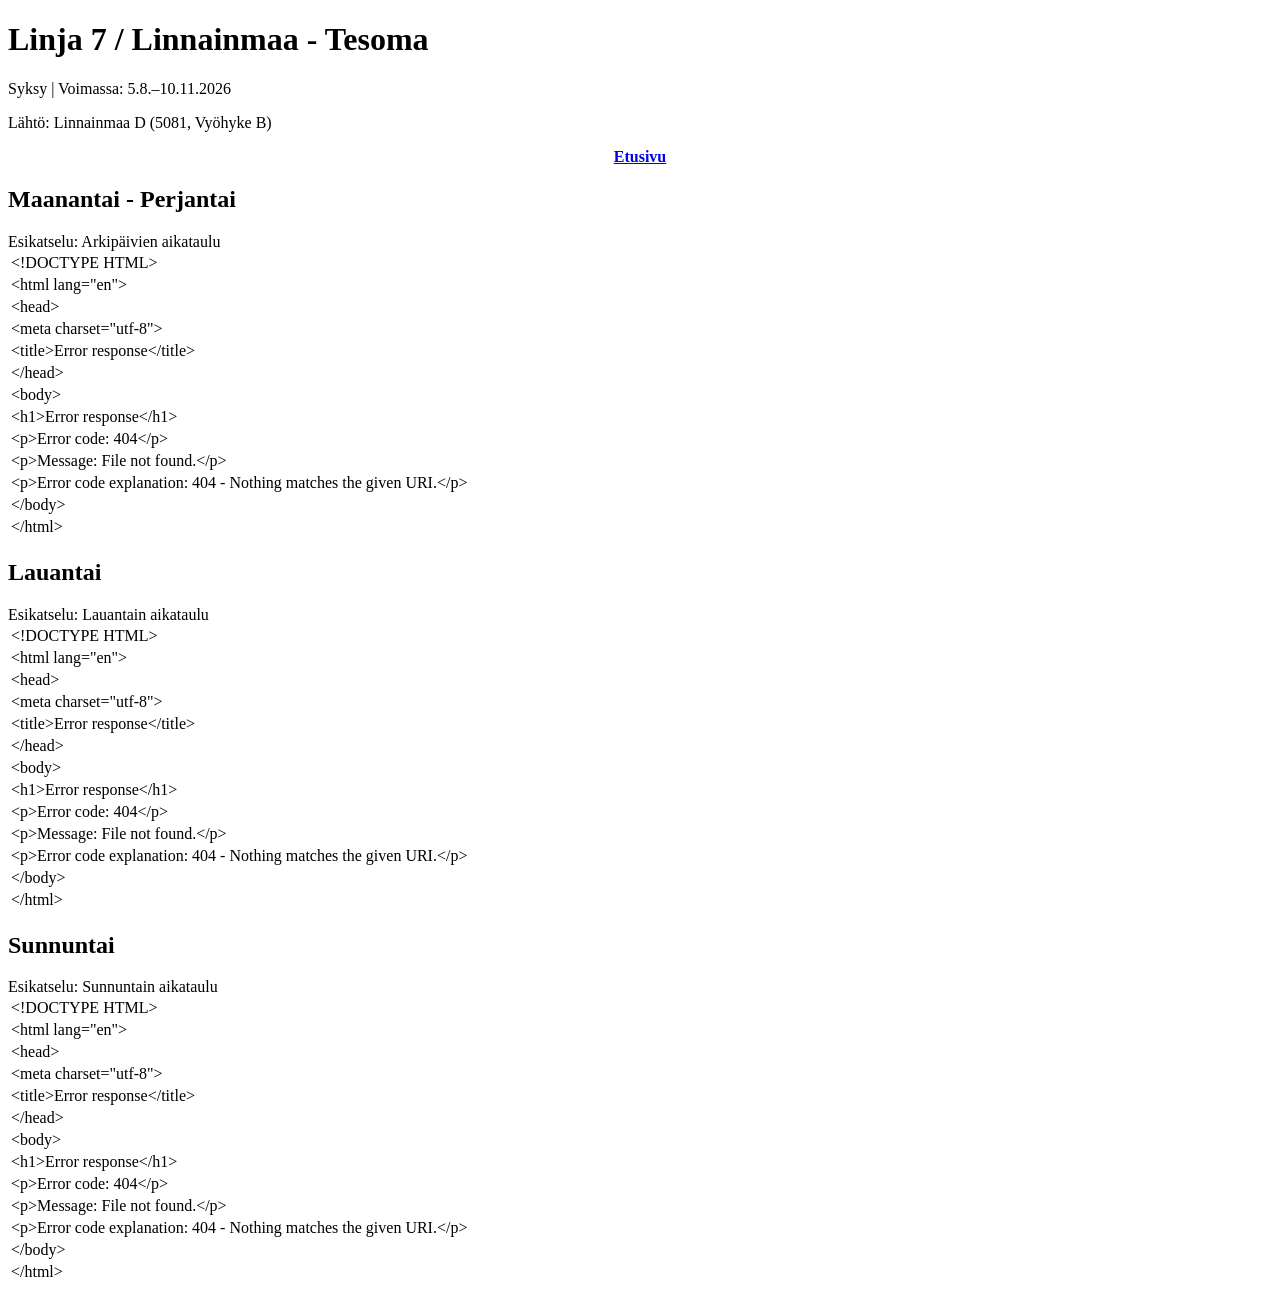
==== Linja7/index.html @ 5b282dbd "Update index.html" ====
<!DOCTYPE html>
<html lang="fi">
<head>
  <meta charset="UTF-8">
  <title>Linja 7 / Linnainmaa - Tesoma</title>
  <link rel="stylesheet" href="../styles.css">
  <script>
    function lataaAikataulu(csvTiedosto, tableId) {
      fetch(csvTiedosto)
        .then(response => response.text())
        .then(data => {
          const rows = data.trim().split("\n").map(r => r.split(","));
          const table = document.getElementById(tableId);
          table.innerHTML = "";

          rows.forEach(row => {
            const tr = document.createElement("tr");
            row.forEach(cell => {
              const td = document.createElement("td");
              td.textContent = cell;
              tr.appendChild(td);
            });
            table.appendChild(tr);
          });
        });
    }

    document.addEventListener("DOMContentLoaded", () => {
      lataaAikataulu("aikataulu_mape.csv", "arkipaivat-table");
      lataaAikataulu("aikataulu_la.csv", "lauantai-table");
      lataaAikataulu("aikataulu_su.csv", "sunnuntai-table");
    });
  </script>
</head>

<body>

<header class="linja-otsikko">
  <h1>Linja 7 / Linnainmaa - Tesoma</h1>
  <p>Syksy | Voimassa: 5.8.–10.11.2026</p>
  <p>Lähtö: Linnainmaa D (5081, Vyöhyke B)</p>
</header>

<nav style="text-align:center; margin-bottom:20px;">
  <a href="/Aikataulut/" style="font-weight:bold;">Etusivu</a>
</nav>

<main class="aikataulu-kontti">

  <section class="paiva-osio">
    <h2>Maanantai - Perjantai</h2>
    <div class="preview-box">Esikatselu: Arkipäivien aikataulu</div>
    <table id="arkipaivat-table"></table>
  </section>

  <section class="paiva-osio">
    <h2>Lauantai</h2>
    <div class="preview-box">Esikatselu: Lauantain aikataulu</div>
    <table id="lauantai-table"></table>
  </section>

  <section class="paiva-osio">
    <h2>Sunnuntai</h2>
    <div class="preview-box">Esikatselu: Sunnuntain aikataulu</div>
    <table id="sunnuntai-table"></table>
  </section>

</main>

</body>
</html>
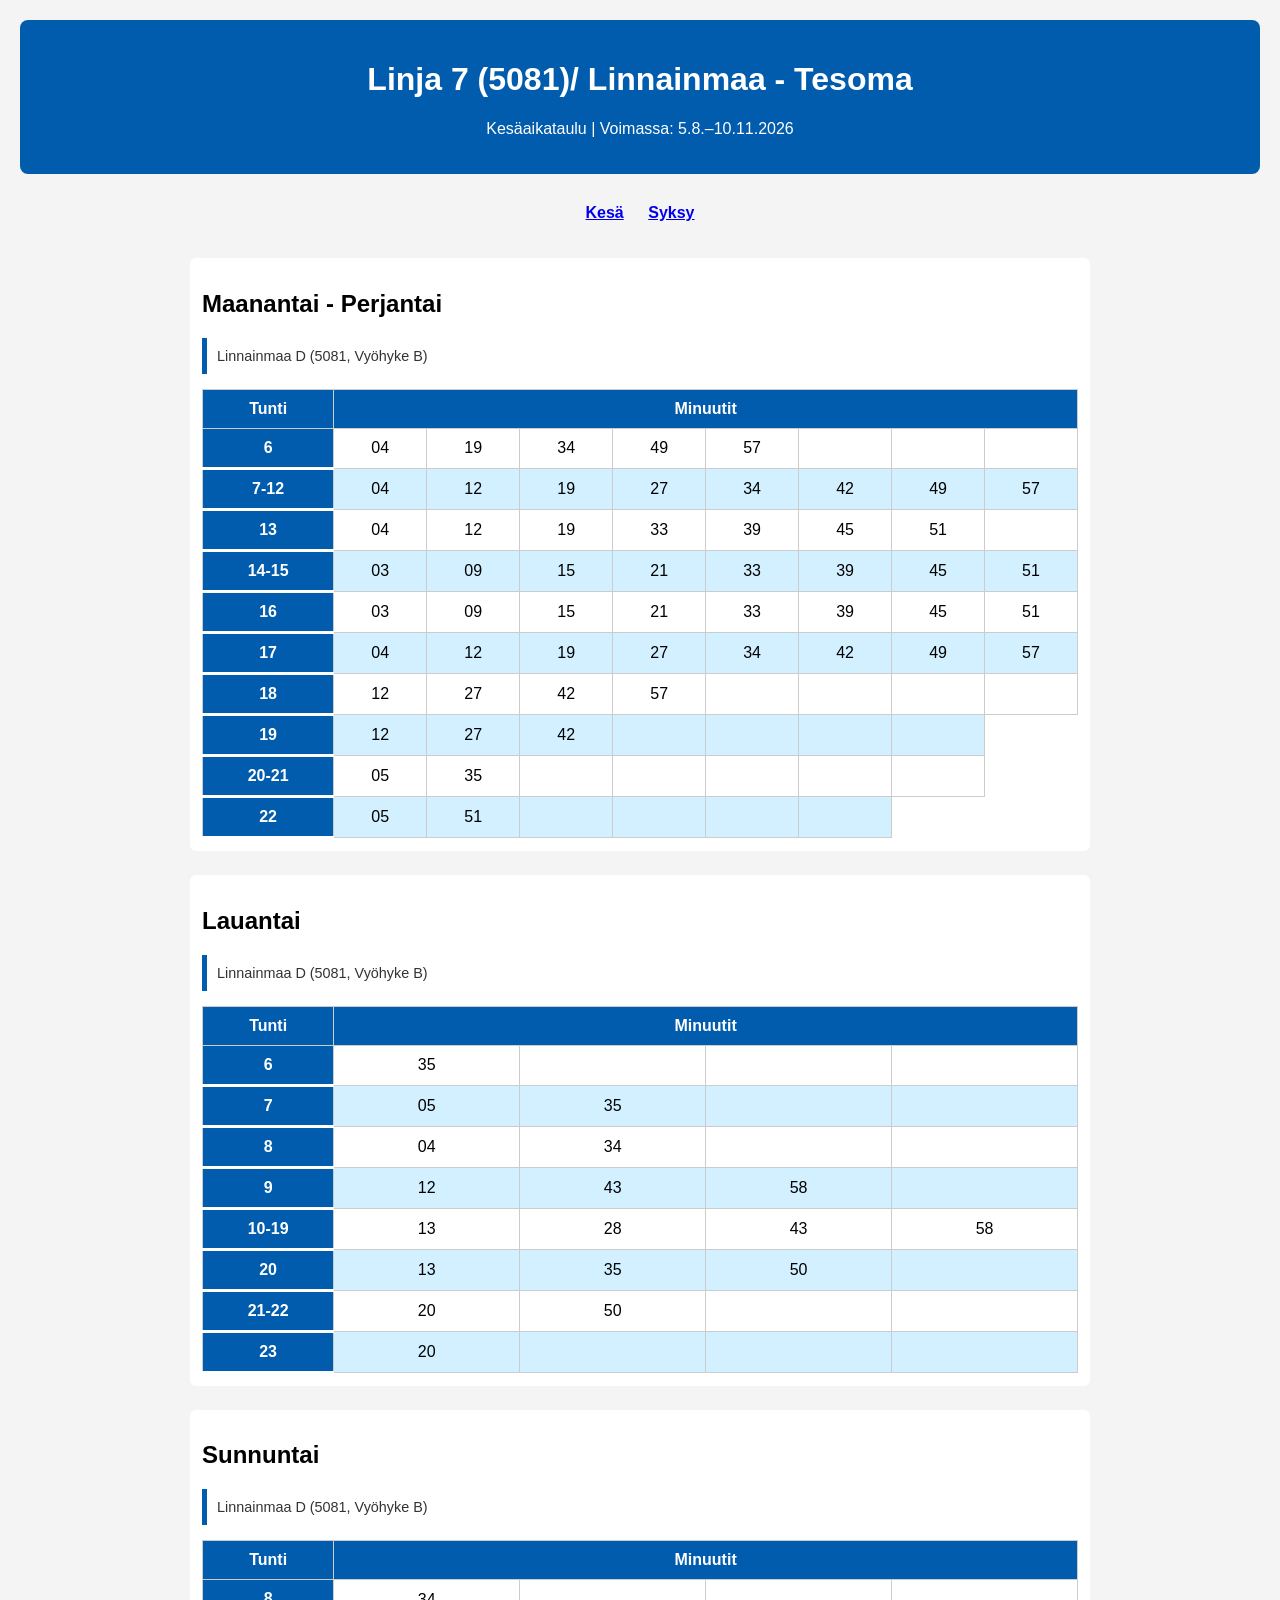
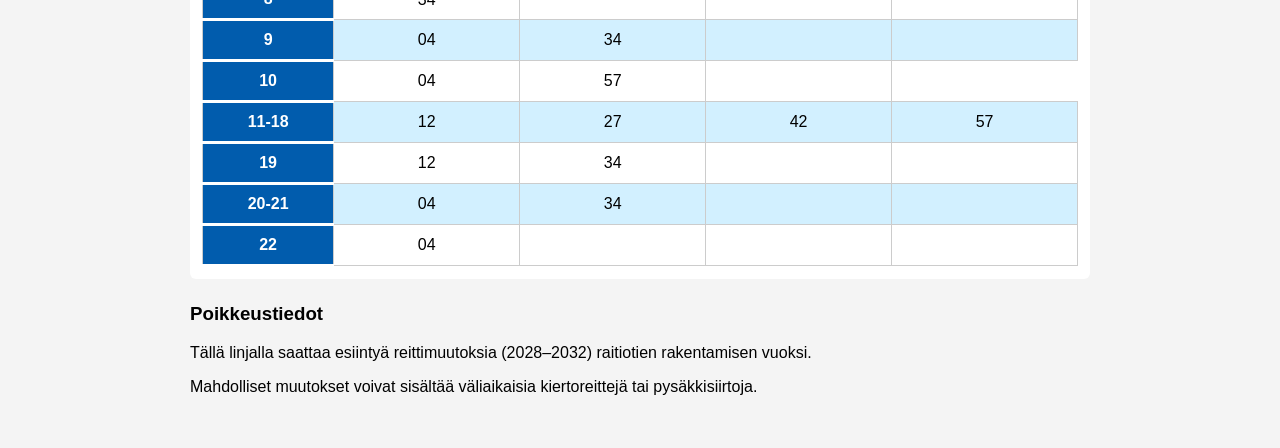
==== commit 1b9fd4a8: "Add files via upload" ====
--- a/Linja7/index.html
+++ b/Linja7/index.html
@@ -1,72 +1,114 @@
-<!DOCTYPE html>
-<html lang="fi">
-<head>
-  <meta charset="UTF-8">
-  <title>Linja 7 / Linnainmaa - Tesoma</title>
-  <link rel="stylesheet" href="../styles.css">
-  <script>
-    function lataaAikataulu(csvTiedosto, tableId) {
-      fetch(csvTiedosto)
-        .then(response => response.text())
-        .then(data => {
-          const rows = data.trim().split("\n").map(r => r.split(","));
-          const table = document.getElementById(tableId);
-          table.innerHTML = "";
-
-          rows.forEach(row => {
-            const tr = document.createElement("tr");
-            row.forEach(cell => {
-              const td = document.createElement("td");
-              td.textContent = cell;
-              tr.appendChild(td);
-            });
-            table.appendChild(tr);
-          });
-        });
-    }
-
-    document.addEventListener("DOMContentLoaded", () => {
-      lataaAikataulu("aikataulu_mape.csv", "arkipaivat-table");
-      lataaAikataulu("aikataulu_la.csv", "lauantai-table");
-      lataaAikataulu("aikataulu_su.csv", "sunnuntai-table");
-    });
-  </script>
-</head>
-
-<body>
-
-<header class="linja-otsikko">
-  <h1>Linja 7 / Linnainmaa - Tesoma</h1>
-  <p>Syksy | Voimassa: 5.8.–10.11.2026</p>
-  <p>Lähtö: Linnainmaa D (5081, Vyöhyke B)</p>
-</header>
-
-<nav style="text-align:center; margin-bottom:20px;">
-  <a href="/Aikataulut/" style="font-weight:bold;">Etusivu</a>
-</nav>
-
-<main class="aikataulu-kontti">
-
-  <section class="paiva-osio">
-    <h2>Maanantai - Perjantai</h2>
-    <div class="preview-box">Esikatselu: Arkipäivien aikataulu</div>
-    <table id="arkipaivat-table"></table>
-  </section>
-
-  <section class="paiva-osio">
-    <h2>Lauantai</h2>
-    <div class="preview-box">Esikatselu: Lauantain aikataulu</div>
-    <table id="lauantai-table"></table>
-  </section>
-
-  <section class="paiva-osio">
-    <h2>Sunnuntai</h2>
-    <div class="preview-box">Esikatselu: Sunnuntain aikataulu</div>
-    <table id="sunnuntai-table"></table>
-  </section>
-
-</main>
-
-</body>
-</html>
-
+<html lang="fi">
+<head>
+<meta charset="UTF-8">
+<meta name="viewport" content="width=device-width, initial-scale=1.0">
+<title>Linja-aikataulu</title>
+
+<link rel="stylesheet" href="styles.css">
+<link rel="stylesheet" href="print.css" media="print">
+
+</head>
+
+<body>
+
+<header class="linja-otsikko">
+  <h1>Linja 7 (5081)/ Linnainmaa - Tesoma</h1>
+  <p>Kesäaikataulu | Voimassa: 5.8.–10.11.2026</p>
+</header>
+<nav style="text-align:center; margin-bottom:20px;">
+  <a href="/Aikataulut/" style="margin-right:20px; font-weight:bold;">Kesä</a>
+  <a href="/Aikataulut/Syksy/" style="font-weight:bold;">Syksy</a>
+</nav>
+
+<main class="aikataulu-kontti">
+
+ <section class="paiva-osio">
+  <h2>Maanantai - Perjantai</h2>
+  <div class="preview-box">Linnainmaa D (5081, Vyöhyke B)</div>
+  <table id="arkipaivat-table"></table>
+
+  
+  
+</section>
+
+<section class="paiva-osio">
+  <h2>Lauantai</h2>
+  <div class="preview-box">Linnainmaa D (5081, Vyöhyke B)</div>
+  <table id="lauantai-table"></table>
+</section>
+
+<section class="paiva-osio">
+  <h2>Sunnuntai</h2>
+  <div class="preview-box">Linnainmaa D (5081, Vyöhyke B)</div>
+  <table id="sunnuntai-table"></table>
+</section>
+
+<section class="poikkeustiedot">
+  <h3>Poikkeustiedot</h3>
+  <p>Tällä linjalla saattaa esiintyä reittimuutoksia (2028–2032) raitiotien rakentamisen vuoksi.</p>
+  <p>Mahdolliset muutokset voivat sisältää väliaikaisia kiertoreittejä tai pysäkkisiirtoja.</p>
+</section>
+
+
+</main>
+
+<script>
+async function lataaAikataulu(tiedosto, taulukkoId) {
+  const response = await fetch(tiedosto);
+  const data = await response.text();
+  const rivit = data.trim().split('\n');
+
+  const taulukko = document.getElementById(taulukkoId);
+  taulukko.innerHTML = '';
+
+  const maxCols = Math.max(...rivit.map(r => r.split(',').length));
+  const otsikot = rivit[0].split(',');
+
+  const thead = document.createElement('thead');
+  const otsikkoRivi = document.createElement('tr');
+
+  const tuntiTh = document.createElement('th');
+  tuntiTh.textContent = 'Tunti';
+  otsikkoRivi.appendChild(tuntiTh);
+
+  const minuuttiTh = document.createElement('th');
+  minuuttiTh.textContent = 'Minuutit';
+  minuuttiTh.colSpan = maxCols - 1;
+  otsikkoRivi.appendChild(minuuttiTh);
+
+  thead.appendChild(otsikkoRivi);
+  taulukko.appendChild(thead);
+
+  const tbody = document.createElement('tbody');
+
+  for (let i = 1; i < rivit.length; i++) {
+    const sarakkeet = rivit[i].split(',');
+    const tr = document.createElement('tr');
+
+    const tuntiTd = document.createElement('td');
+    tuntiTd.textContent = sarakkeet[0];
+    tuntiTd.className = 'tunti-solu';
+    tr.appendChild(tuntiTd);
+
+    for (let j = 1; j < sarakkeet.length; j++) {
+      const td = document.createElement('td');
+      td.className = 'minuutti-solu';
+      td.textContent = sarakkeet[j];
+      tr.appendChild(td);
+    }
+
+    tbody.appendChild(tr);
+  }
+
+  taulukko.appendChild(tbody);
+}
+
+window.addEventListener('DOMContentLoaded', () => {
+  lataaAikataulu('aikataulu_mape.csv', 'arkipaivat-table');
+  lataaAikataulu('aikataulu_la.csv', 'lauantai-table');
+  lataaAikataulu('aikataulu_su.csv', 'sunnuntai-table');
+});
+</script>
+
+</body>
+</html>
--- a/Linja7/styles.css
+++ b/Linja7/styles.css
@@ -0,0 +1,129 @@
+
+/* ------------------------------
+   Värit ja perusasetukset
+--------------------------------*/
+:root {
+  --dark-blue: #015CAD;
+  --white: #ffffff;
+  --black: #000000;
+  --gray-bg: #f4f4f4;
+}
+
+body {
+  font-family: Arial, sans-serif;
+  margin: 0;
+  padding: 20px;
+  background-color: var(--gray-bg);
+}
+
+/* ------------------------------
+   Otsikkopalkki
+--------------------------------*/
+.linja-otsikko {
+  background-color: var(--dark-blue);
+  color: var(--white);
+  padding: 20px;
+  text-align: center;
+  border-radius: 8px;
+  margin-bottom: 30px;
+}
+
+/* ------------------------------
+   Taulukon solut
+--------------------------------*/
+td.tunti-solu {
+  background-color: var(--dark-blue);
+  color: var(--white);
+  font-weight: bold;
+  width: 15%;
+  border-bottom: 3px solid var(--white);
+}
+
+td.minuutti-solu {
+  background-color: var(--white);
+  color: var(--black);
+}
+
+/* ------------------------------
+   Esikatselulaatikko
+--------------------------------*/
+.preview-box {
+  background: #fff;
+  padding: 10px;
+  border-left: 5px solid var(--dark-blue);
+  margin-bottom: 15px;
+  font-size: 0.9rem;
+  color: #333;
+}
+
+/* ------------------------------
+   Taulukon yleiset tyylit
+--------------------------------*/
+table {
+  width: 100%;
+  border-collapse: collapse;
+  margin-top: 10px;
+}
+
+th, td {
+  padding: 10px;
+  text-align: center;
+  border: 1px solid #ccc;
+}
+
+th {
+  background-color: var(--dark-blue);
+  color: var(--white);
+  font-weight: bold;
+}
+
+/* Vuorotellen valkoinen ja Very Light Green Blue */
+tbody tr:nth-child(odd) td.minuutti-solu {
+  background-color: #FFFFFF;
+}
+
+tbody tr:nth-child(even) td.minuutti-solu {
+  background-color: #D2F0FF;
+}
+
+/* ------------------------------
+   P-laatikko
+--------------------------------*/
+.p-laatikko {
+  display: inline-block;
+  background-color: #ffffff;
+  color: #000000;
+  border: 2px solid #ffffff;
+  padding: 2px 6px;
+  font-weight: bold;
+  border-radius: 4px;
+  margin-right: 8px;
+}
+
+/* ------------------------------
+   Seliteteksti
+--------------------------------*/
+.seliteteksti {
+  margin-top: 10px;
+  font-size: 0.9rem;
+  color: #000000;
+  background-color: #ffffff;
+  padding: 5px 0;
+  text-align: left;
+}
+
+/* ------------------------------
+   Layout-kontit
+--------------------------------*/
+.aikataulu-kontti {
+  max-width: 900px;
+  margin: 0 auto;
+  padding: 16px;
+}
+
+.paiva-osio {
+  margin-bottom: 24px;
+  background: #ffffff;
+  border-radius: 6px;
+  padding: 12px;
+}
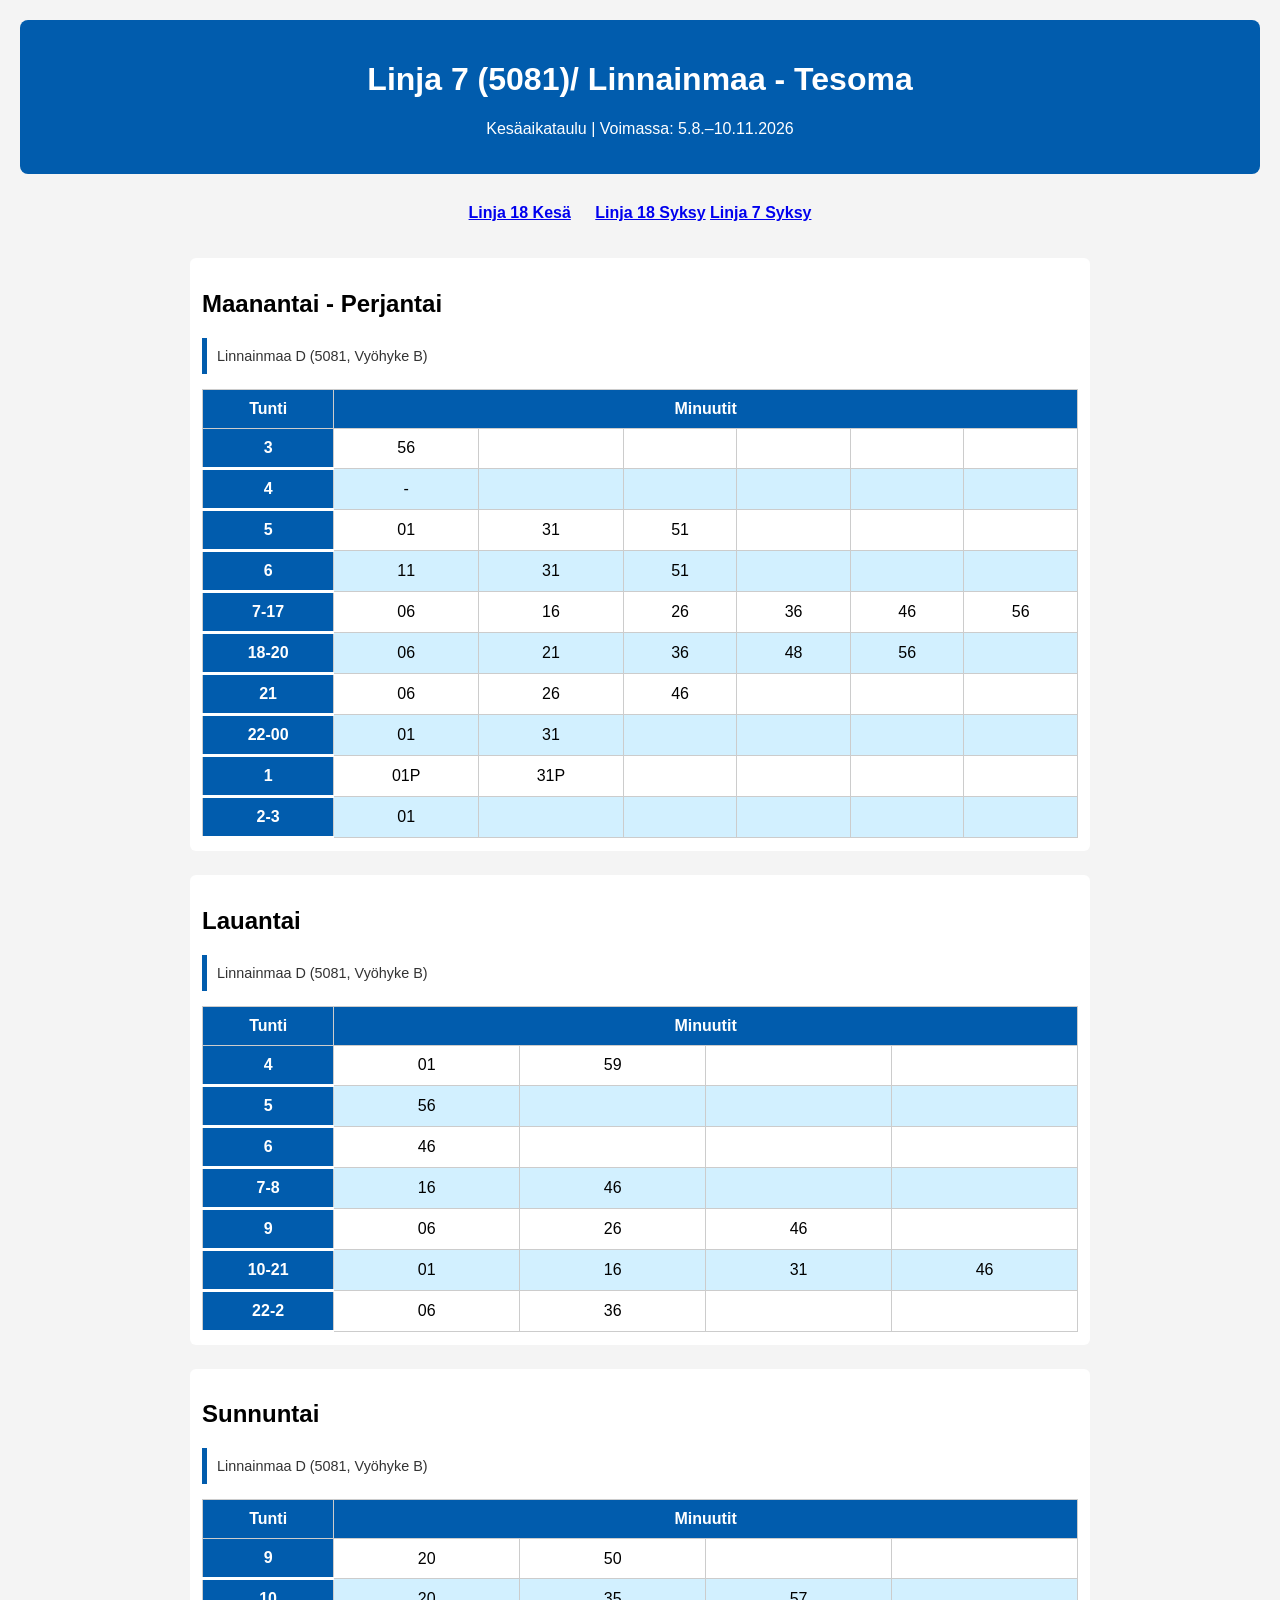
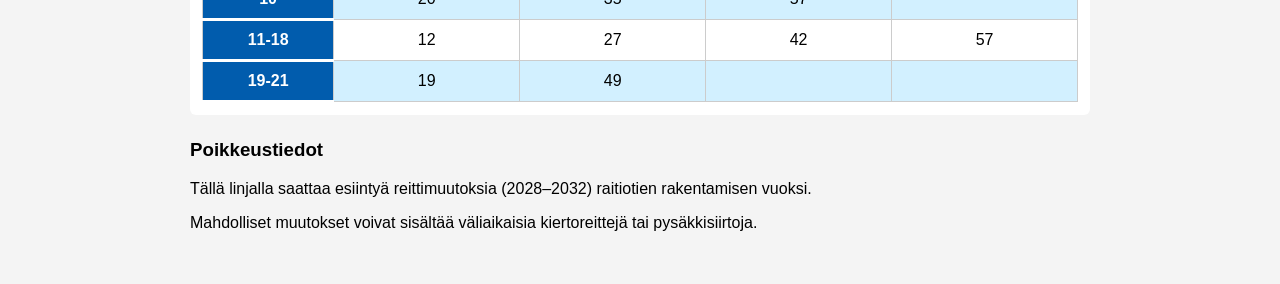
==== commit af51897d: "Update index.html" ====
--- a/Linja7/index.html
+++ b/Linja7/index.html
@@ -16,8 +16,9 @@
   <p>Kesäaikataulu | Voimassa: 5.8.–10.11.2026</p>
 </header>
 <nav style="text-align:center; margin-bottom:20px;">
-  <a href="/Aikataulut/" style="margin-right:20px; font-weight:bold;">Kesä</a>
-  <a href="/Aikataulut/Syksy/" style="font-weight:bold;">Syksy</a>
+  <a href="/Aikataulut/" style="margin-right:20px; font-weight:bold;">Linja 18 Kesä</a>
+  <a href="/Aikataulut/Syksy/" style="font-weight:bold;">Linja 18 Syksy</a>
+  <a href="/Aikataulut/Syksy/" style="font-weight:bold;">Linja 7 Syksy</a>
 </nav>
 
 <main class="aikataulu-kontti">
--- a/Linja7/styles.css
+++ b/Linja7/styles.css
@@ -1,129 +1,129 @@
-
-/* ------------------------------
-   Värit ja perusasetukset
---------------------------------*/
-:root {
-  --dark-blue: #015CAD;
-  --white: #ffffff;
-  --black: #000000;
-  --gray-bg: #f4f4f4;
-}
-
-body {
-  font-family: Arial, sans-serif;
-  margin: 0;
-  padding: 20px;
-  background-color: var(--gray-bg);
-}
-
-/* ------------------------------
-   Otsikkopalkki
---------------------------------*/
-.linja-otsikko {
-  background-color: var(--dark-blue);
-  color: var(--white);
-  padding: 20px;
-  text-align: center;
-  border-radius: 8px;
-  margin-bottom: 30px;
-}
-
-/* ------------------------------
-   Taulukon solut
---------------------------------*/
-td.tunti-solu {
-  background-color: var(--dark-blue);
-  color: var(--white);
-  font-weight: bold;
-  width: 15%;
-  border-bottom: 3px solid var(--white);
-}
-
-td.minuutti-solu {
-  background-color: var(--white);
-  color: var(--black);
-}
-
-/* ------------------------------
-   Esikatselulaatikko
---------------------------------*/
-.preview-box {
-  background: #fff;
-  padding: 10px;
-  border-left: 5px solid var(--dark-blue);
-  margin-bottom: 15px;
-  font-size: 0.9rem;
-  color: #333;
-}
-
-/* ------------------------------
-   Taulukon yleiset tyylit
---------------------------------*/
-table {
-  width: 100%;
-  border-collapse: collapse;
-  margin-top: 10px;
-}
-
-th, td {
-  padding: 10px;
-  text-align: center;
-  border: 1px solid #ccc;
-}
-
-th {
-  background-color: var(--dark-blue);
-  color: var(--white);
-  font-weight: bold;
-}
-
-/* Vuorotellen valkoinen ja Very Light Green Blue */
-tbody tr:nth-child(odd) td.minuutti-solu {
-  background-color: #FFFFFF;
-}
-
-tbody tr:nth-child(even) td.minuutti-solu {
-  background-color: #D2F0FF;
-}
-
-/* ------------------------------
-   P-laatikko
---------------------------------*/
-.p-laatikko {
-  display: inline-block;
-  background-color: #ffffff;
-  color: #000000;
-  border: 2px solid #ffffff;
-  padding: 2px 6px;
-  font-weight: bold;
-  border-radius: 4px;
-  margin-right: 8px;
-}
-
-/* ------------------------------
-   Seliteteksti
---------------------------------*/
-.seliteteksti {
-  margin-top: 10px;
-  font-size: 0.9rem;
-  color: #000000;
-  background-color: #ffffff;
-  padding: 5px 0;
-  text-align: left;
-}
-
-/* ------------------------------
-   Layout-kontit
---------------------------------*/
-.aikataulu-kontti {
-  max-width: 900px;
-  margin: 0 auto;
-  padding: 16px;
-}
-
-.paiva-osio {
-  margin-bottom: 24px;
-  background: #ffffff;
-  border-radius: 6px;
-  padding: 12px;
-}
+
+/* ------------------------------
+   Värit ja perusasetukset
+--------------------------------*/
+:root {
+  --dark-blue: #015CAD;
+  --white: #ffffff;
+  --black: #000000;
+  --gray-bg: #f4f4f4;
+}
+
+body {
+  font-family: Arial, sans-serif;
+  margin: 0;
+  padding: 20px;
+  background-color: var(--gray-bg);
+}
+
+/* ------------------------------
+   Otsikkopalkki
+--------------------------------*/
+.linja-otsikko {
+  background-color: var(--dark-blue);
+  color: var(--white);
+  padding: 20px;
+  text-align: center;
+  border-radius: 8px;
+  margin-bottom: 30px;
+}
+
+/* ------------------------------
+   Taulukon solut
+--------------------------------*/
+td.tunti-solu {
+  background-color: var(--dark-blue);
+  color: var(--white);
+  font-weight: bold;
+  width: 15%;
+  border-bottom: 3px solid var(--white);
+}
+
+td.minuutti-solu {
+  background-color: var(--white);
+  color: var(--black);
+}
+
+/* ------------------------------
+   Esikatselulaatikko
+--------------------------------*/
+.preview-box {
+  background: #fff;
+  padding: 10px;
+  border-left: 5px solid var(--dark-blue);
+  margin-bottom: 15px;
+  font-size: 0.9rem;
+  color: #333;
+}
+
+/* ------------------------------
+   Taulukon yleiset tyylit
+--------------------------------*/
+table {
+  width: 100%;
+  border-collapse: collapse;
+  margin-top: 10px;
+}
+
+th, td {
+  padding: 10px;
+  text-align: center;
+  border: 1px solid #ccc;
+}
+
+th {
+  background-color: var(--dark-blue);
+  color: var(--white);
+  font-weight: bold;
+}
+
+/* Vuorotellen valkoinen ja Very Light Green Blue */
+tbody tr:nth-child(odd) td.minuutti-solu {
+  background-color: #FFFFFF;
+}
+
+tbody tr:nth-child(even) td.minuutti-solu {
+  background-color: #D2F0FF;
+}
+
+/* ------------------------------
+   P-laatikko
+--------------------------------*/
+.p-laatikko {
+  display: inline-block;
+  background-color: #ffffff;
+  color: #000000;
+  border: 2px solid #ffffff;
+  padding: 2px 6px;
+  font-weight: bold;
+  border-radius: 4px;
+  margin-right: 8px;
+}
+
+/* ------------------------------
+   Seliteteksti
+--------------------------------*/
+.seliteteksti {
+  margin-top: 10px;
+  font-size: 0.9rem;
+  color: #000000;
+  background-color: #ffffff;
+  padding: 5px 0;
+  text-align: left;
+}
+
+/* ------------------------------
+   Layout-kontit
+--------------------------------*/
+.aikataulu-kontti {
+  max-width: 900px;
+  margin: 0 auto;
+  padding: 16px;
+}
+
+.paiva-osio {
+  margin-bottom: 24px;
+  background: #ffffff;
+  border-radius: 6px;
+  padding: 12px;
+}
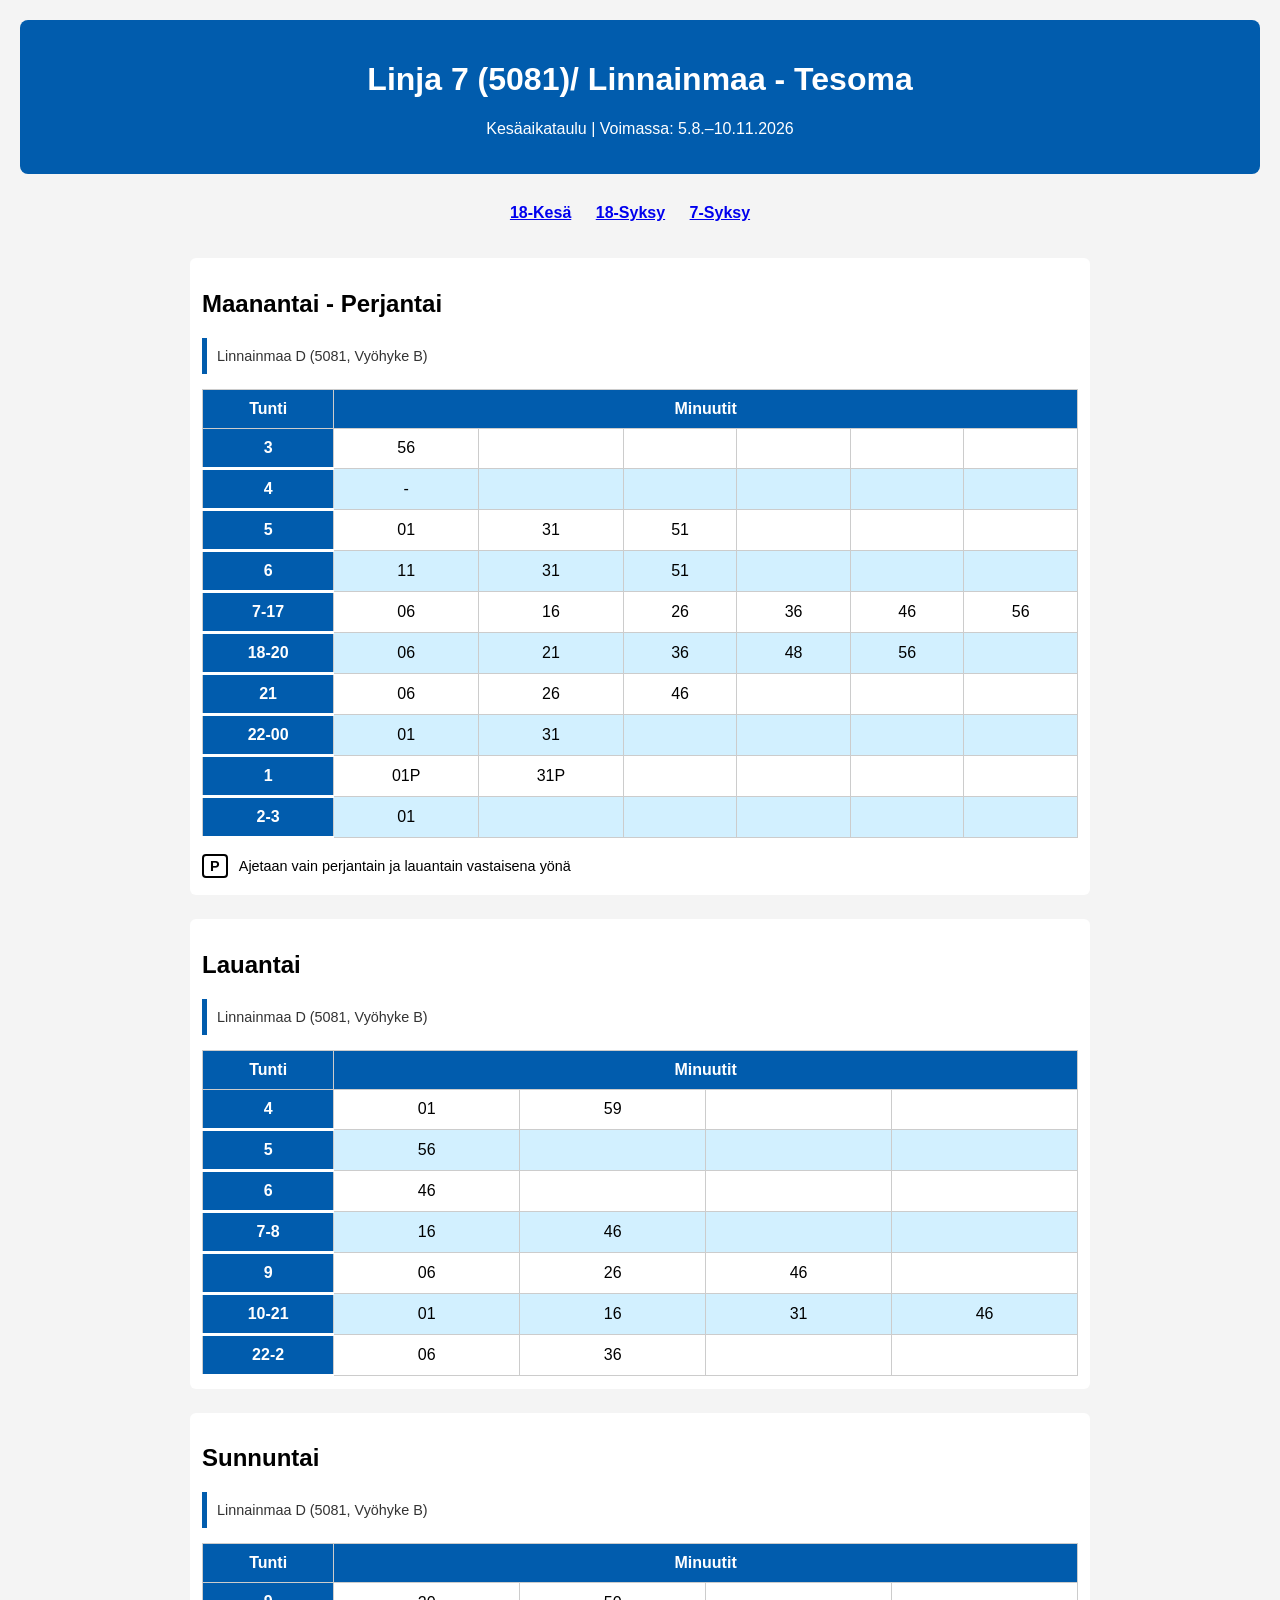
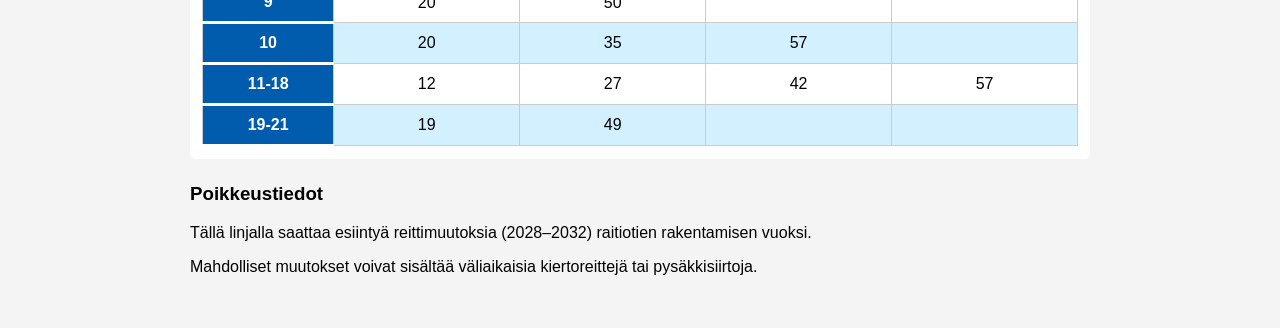
==== commit be5e1d96: "Add files via upload" ====
--- a/Linja7/index.html
+++ b/Linja7/index.html
@@ -16,9 +16,9 @@
   <p>Kesäaikataulu | Voimassa: 5.8.–10.11.2026</p>
 </header>
 <nav style="text-align:center; margin-bottom:20px;">
-  <a href="/Aikataulut/" style="margin-right:20px; font-weight:bold;">Linja 18 Kesä</a>
-  <a href="/Aikataulut/Syksy/" style="font-weight:bold;">Linja 18 Syksy</a>
-  <a href="/Aikataulut/Syksy/" style="font-weight:bold;">Linja 7 Syksy</a>
+  <a href="/Aikataulut/" style="margin-right:20px; font-weight:bold;">18-Kesä</a>
+  <a href="/Aikataulut/Syksy/" style="margin-right:20px; font-weight:bold;">18-Syksy</a>
+  <a href="/Aikataulut/Linja7/" style="margin-right:20px; font-weight:bold;">7-Syksy</a>
 </nav>
 
 <main class="aikataulu-kontti">
@@ -28,7 +28,11 @@
   <div class="preview-box">Linnainmaa D (5081, Vyöhyke B)</div>
   <table id="arkipaivat-table"></table>
 
-  
+  <div class="seliteteksti">
+    <span class="p-laatikko">P</span>
+    Ajetaan vain perjantain ja lauantain vastaisena yönä
+</div>
+
   
 </section>
 
--- a/Linja7/styles.css
+++ b/Linja7/styles.css
@@ -93,7 +93,7 @@
   display: inline-block;
   background-color: #ffffff;
   color: #000000;
-  border: 2px solid #ffffff;
+  border: 2px solid #000000;
   padding: 2px 6px;
   font-weight: bold;
   border-radius: 4px;
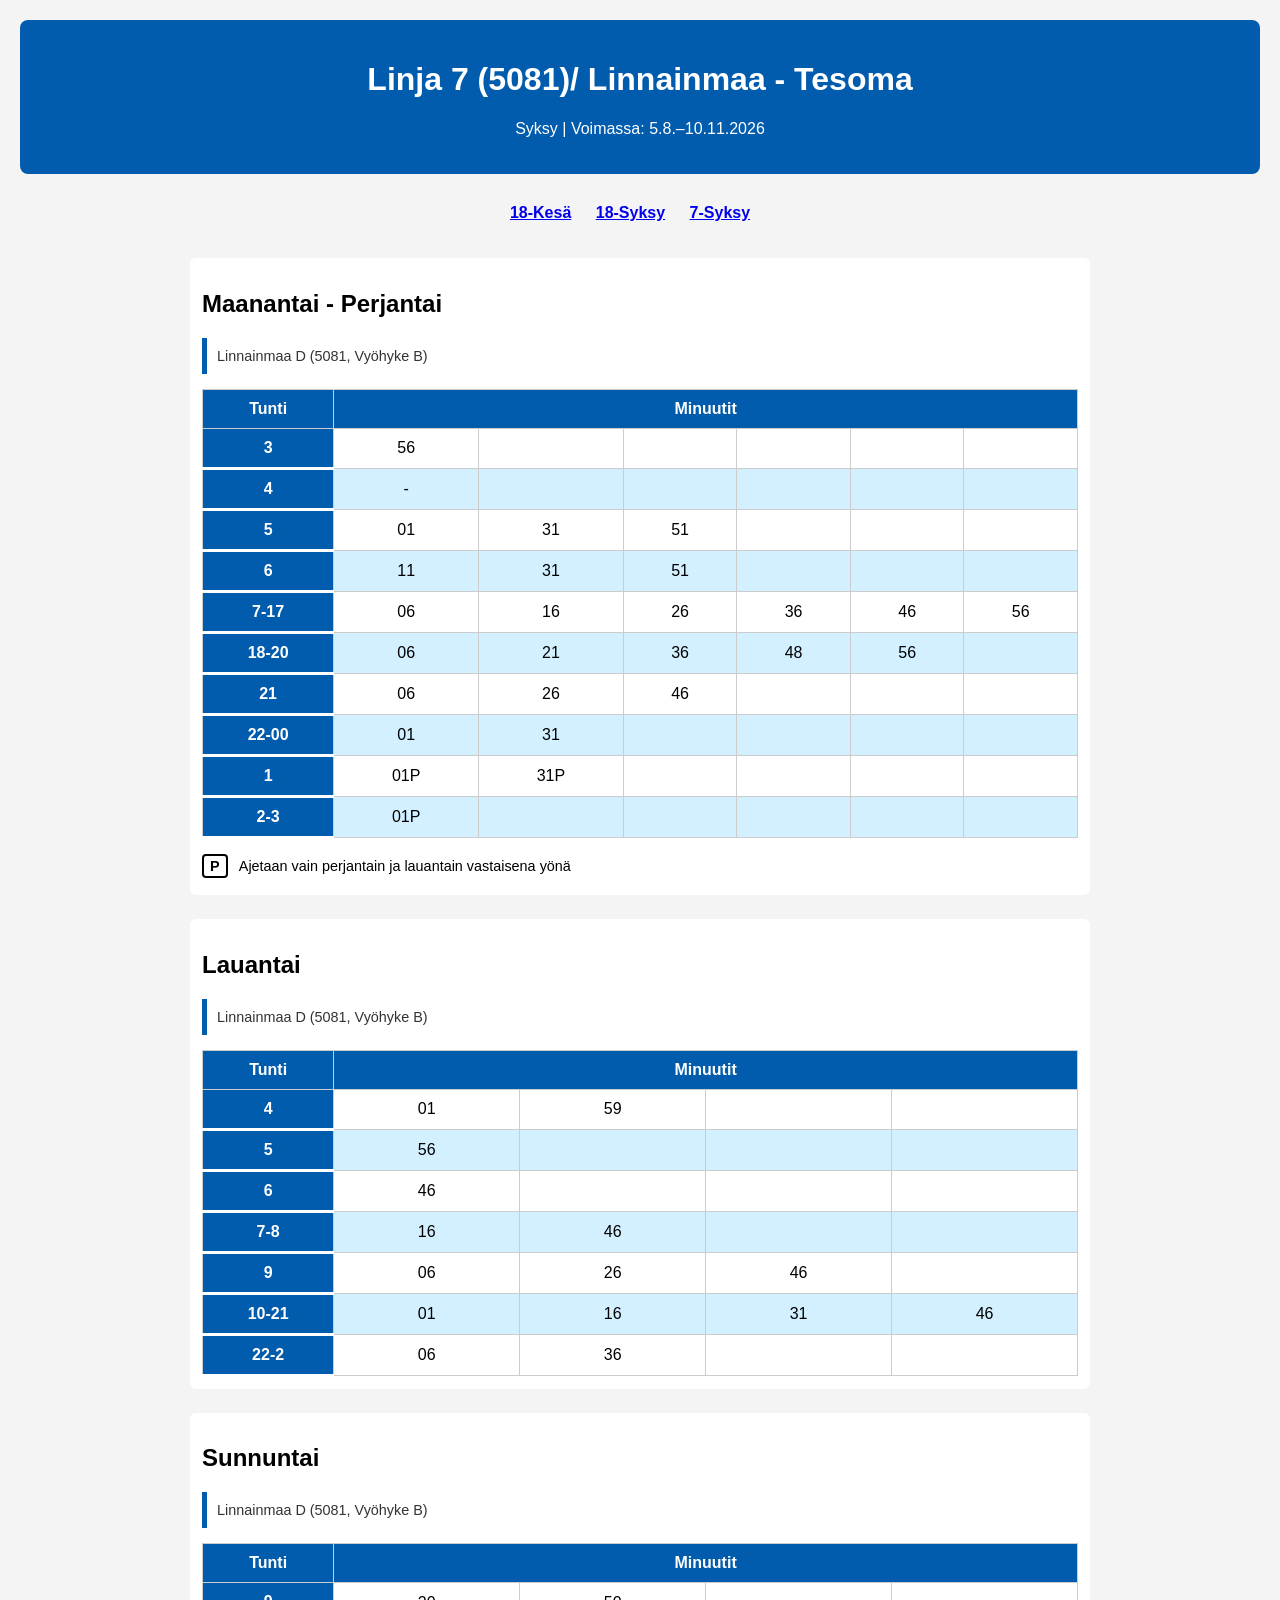
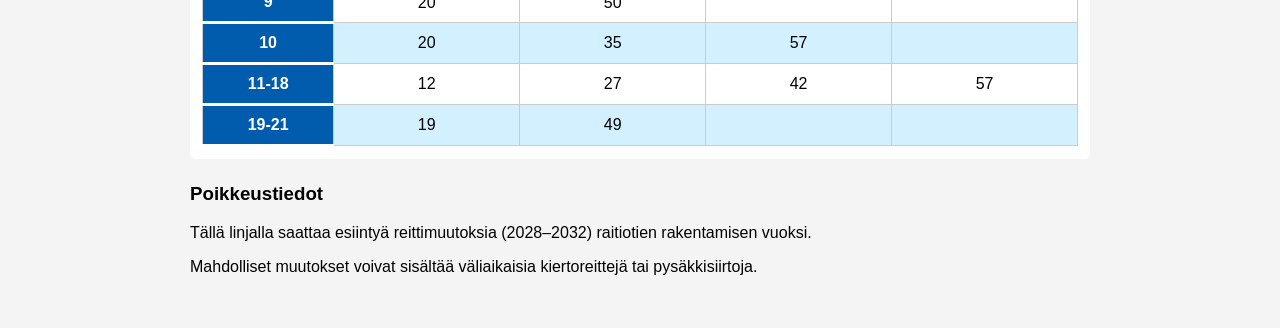
==== commit 9f0fa8c5: "Update index.html" ====
--- a/Linja7/index.html
+++ b/Linja7/index.html
@@ -13,7 +13,7 @@
 
 <header class="linja-otsikko">
   <h1>Linja 7 (5081)/ Linnainmaa - Tesoma</h1>
-  <p>Kesäaikataulu | Voimassa: 5.8.–10.11.2026</p>
+  <p>Syksy | Voimassa: 5.8.–10.11.2026</p>
 </header>
 <nav style="text-align:center; margin-bottom:20px;">
   <a href="/Aikataulut/" style="margin-right:20px; font-weight:bold;">18-Kesä</a>
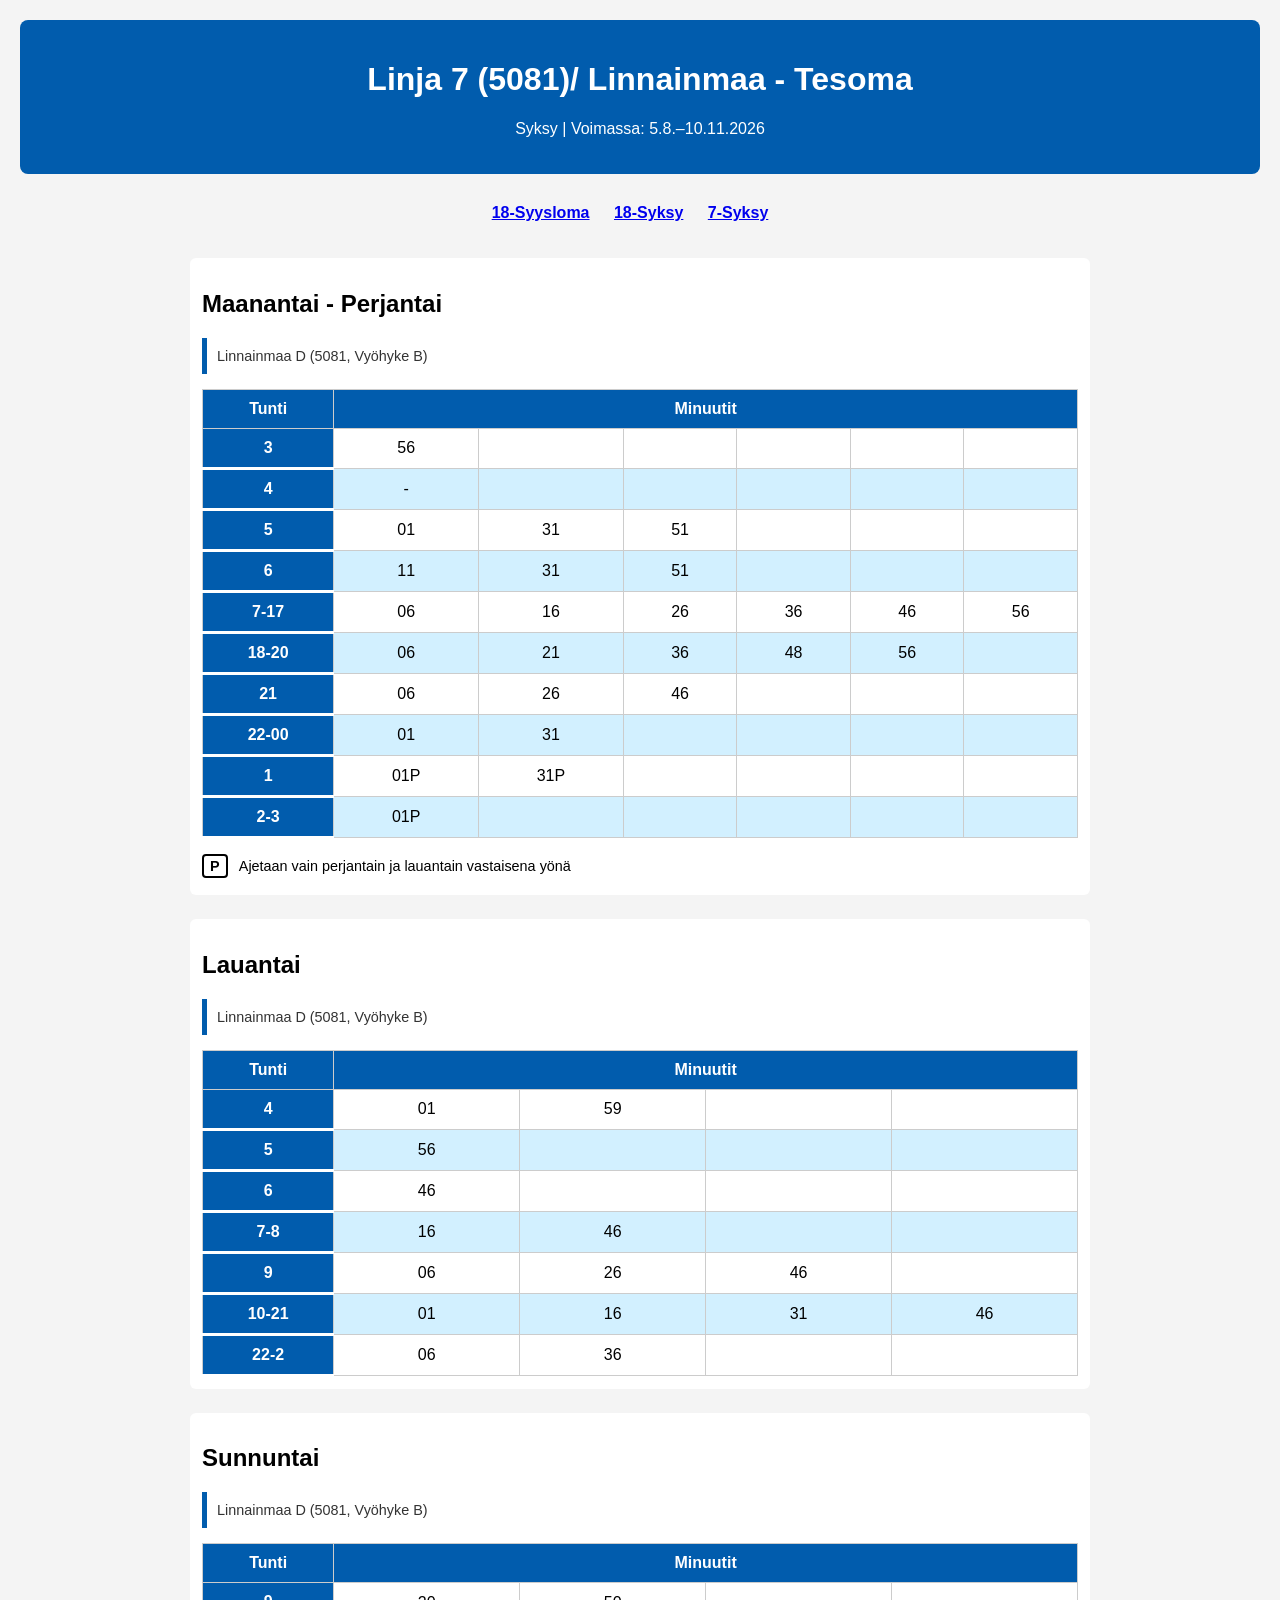
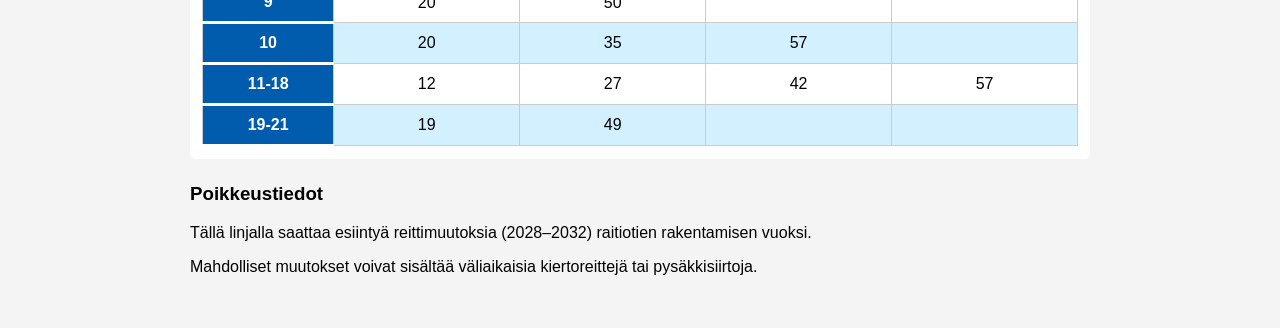
==== commit b28ad0b7: "Update navigation links in index.html" ====
--- a/Linja7/index.html
+++ b/Linja7/index.html
@@ -16,7 +16,7 @@
   <p>Syksy | Voimassa: 5.8.–10.11.2026</p>
 </header>
 <nav style="text-align:center; margin-bottom:20px;">
-  <a href="/Aikataulut/" style="margin-right:20px; font-weight:bold;">18-Kesä</a>
+  <a href="/Aikataulut/" style="margin-right:20px; font-weight:bold;">18-Syysloma</a>
   <a href="/Aikataulut/Syksy/" style="margin-right:20px; font-weight:bold;">18-Syksy</a>
   <a href="/Aikataulut/Linja7/" style="margin-right:20px; font-weight:bold;">7-Syksy</a>
 </nav>
@@ -57,63 +57,7 @@
 
 </main>
 
-<script>
-async function lataaAikataulu(tiedosto, taulukkoId) {
-  const response = await fetch(tiedosto);
-  const data = await response.text();
-  const rivit = data.trim().split('\n');
 
-  const taulukko = document.getElementById(taulukkoId);
-  taulukko.innerHTML = '';
-
-  const maxCols = Math.max(...rivit.map(r => r.split(',').length));
-  const otsikot = rivit[0].split(',');
-
-  const thead = document.createElement('thead');
-  const otsikkoRivi = document.createElement('tr');
-
-  const tuntiTh = document.createElement('th');
-  tuntiTh.textContent = 'Tunti';
-  otsikkoRivi.appendChild(tuntiTh);
-
-  const minuuttiTh = document.createElement('th');
-  minuuttiTh.textContent = 'Minuutit';
-  minuuttiTh.colSpan = maxCols - 1;
-  otsikkoRivi.appendChild(minuuttiTh);
-
-  thead.appendChild(otsikkoRivi);
-  taulukko.appendChild(thead);
-
-  const tbody = document.createElement('tbody');
-
-  for (let i = 1; i < rivit.length; i++) {
-    const sarakkeet = rivit[i].split(',');
-    const tr = document.createElement('tr');
-
-    const tuntiTd = document.createElement('td');
-    tuntiTd.textContent = sarakkeet[0];
-    tuntiTd.className = 'tunti-solu';
-    tr.appendChild(tuntiTd);
-
-    for (let j = 1; j < sarakkeet.length; j++) {
-      const td = document.createElement('td');
-      td.className = 'minuutti-solu';
-      td.textContent = sarakkeet[j];
-      tr.appendChild(td);
-    }
-
-    tbody.appendChild(tr);
-  }
-
-  taulukko.appendChild(tbody);
-}
-
-window.addEventListener('DOMContentLoaded', () => {
-  lataaAikataulu('aikataulu_mape.csv', 'arkipaivat-table');
-  lataaAikataulu('aikataulu_la.csv', 'lauantai-table');
-  lataaAikataulu('aikataulu_su.csv', 'sunnuntai-table');
-});
-</script>
-
+<script src="script.js"></script>
 </body>
 </html>
--- a/Linja7/styles.css
+++ b/Linja7/styles.css
@@ -15,7 +15,22 @@
   padding: 20px;
   background-color: var(--gray-bg);
 }
+/* Estä taulukon katkeaminen sivujen välillä */
+table, thead, tbody, tr, td, th {
+    page-break-inside: avoid !important;
+    break-inside: avoid !important;
+}
 
+/* Estä .paiva-osio lohkon katkeaminen */
+.paiva-osio {
+    page-break-inside: avoid !important;
+    break-inside: avoid !important;
+}
+
+/* Estä otsikoiden katkeaminen */
+h2, h3, h4 {
+    page-break-after: avoid !important;
+}
 /* ------------------------------
    Otsikkopalkki
 --------------------------------*/
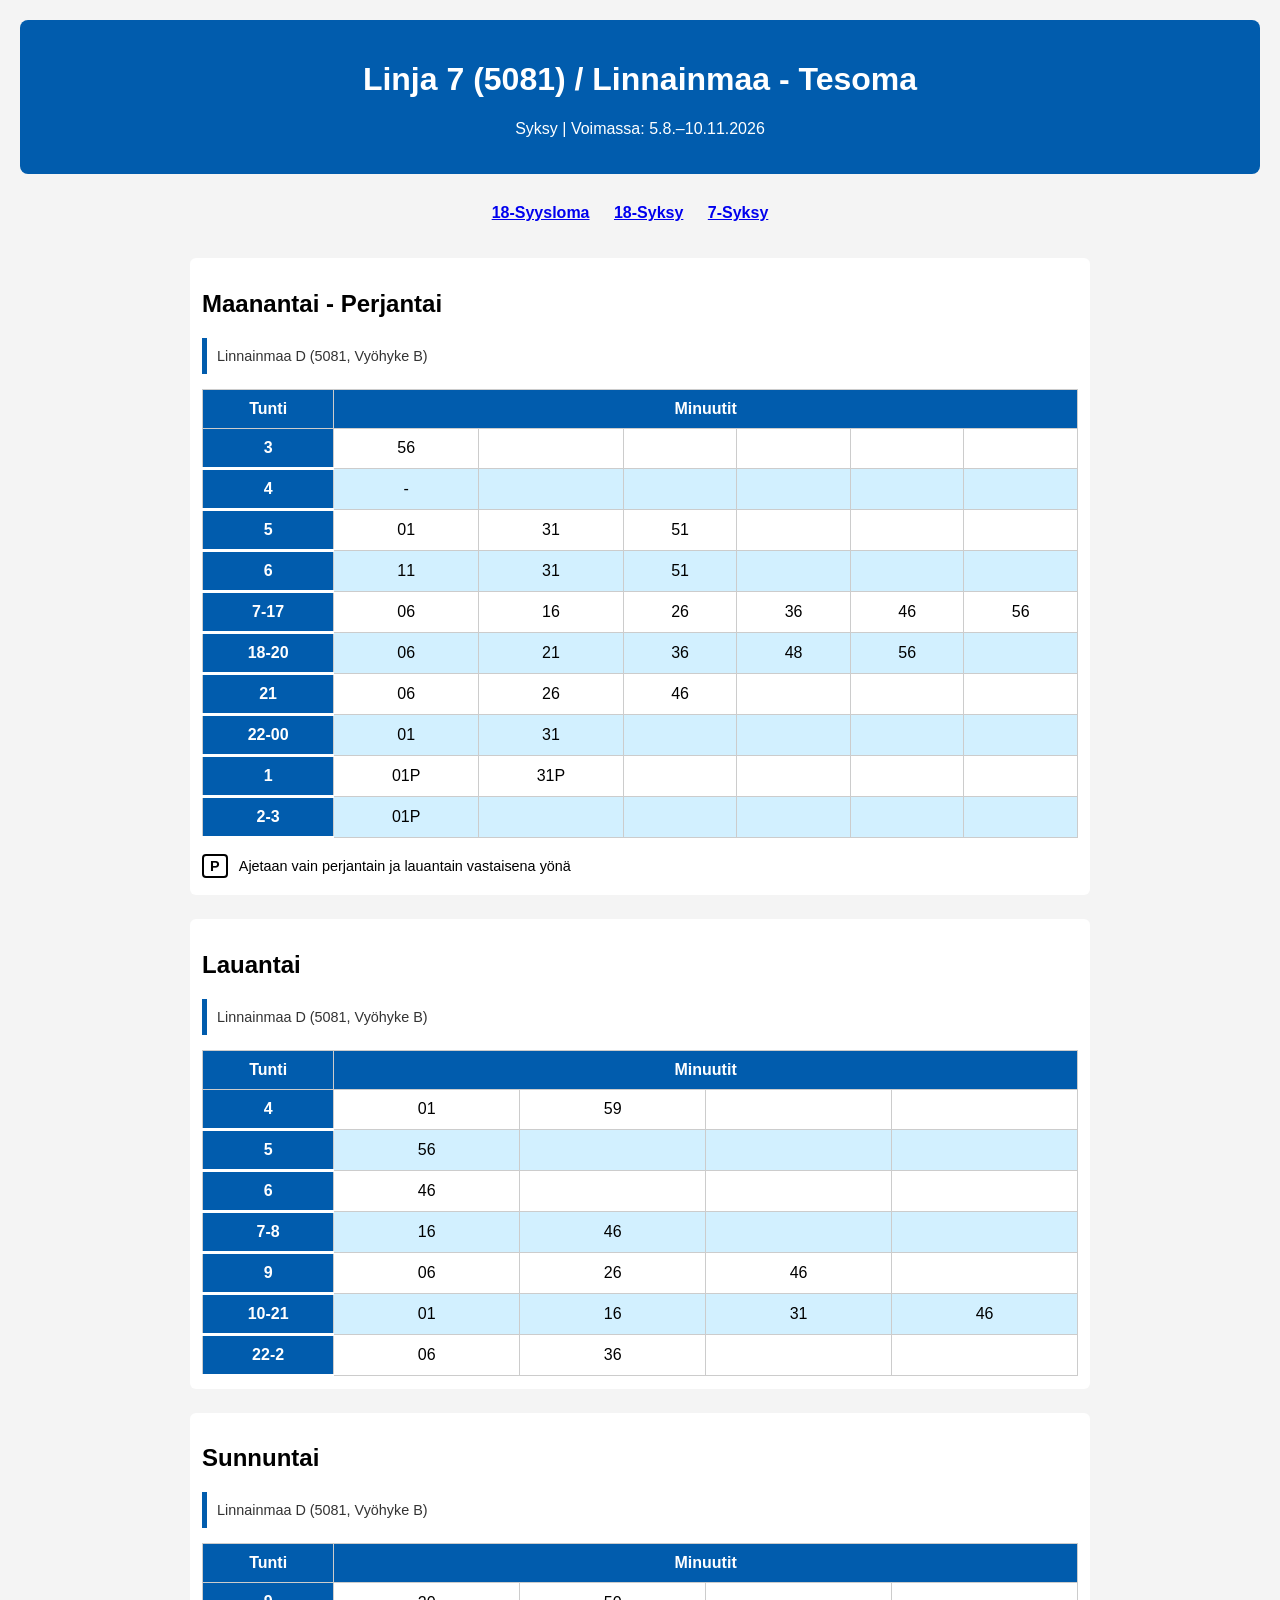
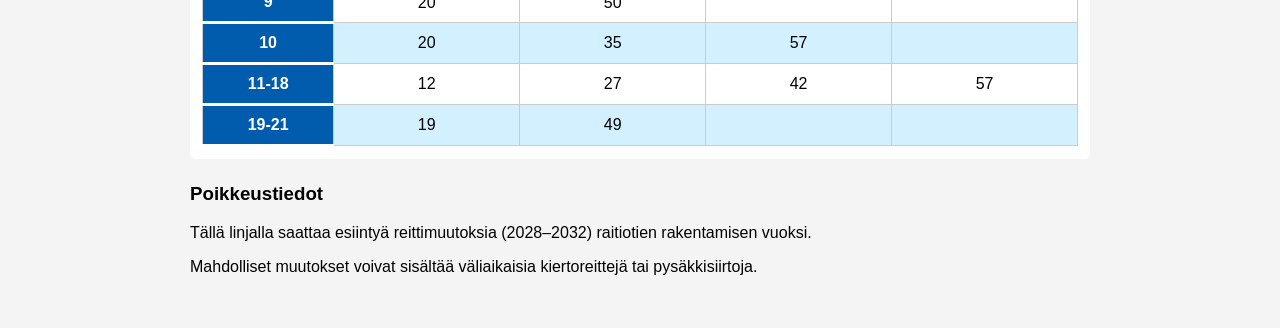
==== commit 0ba5b26d: "Update index.html" ====
--- a/Linja7/index.html
+++ b/Linja7/index.html
@@ -12,7 +12,7 @@
 <body>
 
 <header class="linja-otsikko">
-  <h1>Linja 7 (5081)/ Linnainmaa - Tesoma</h1>
+  <h1>Linja 7 (5081) / Linnainmaa - Tesoma</h1>
   <p>Syksy | Voimassa: 5.8.–10.11.2026</p>
 </header>
 <nav style="text-align:center; margin-bottom:20px;">
